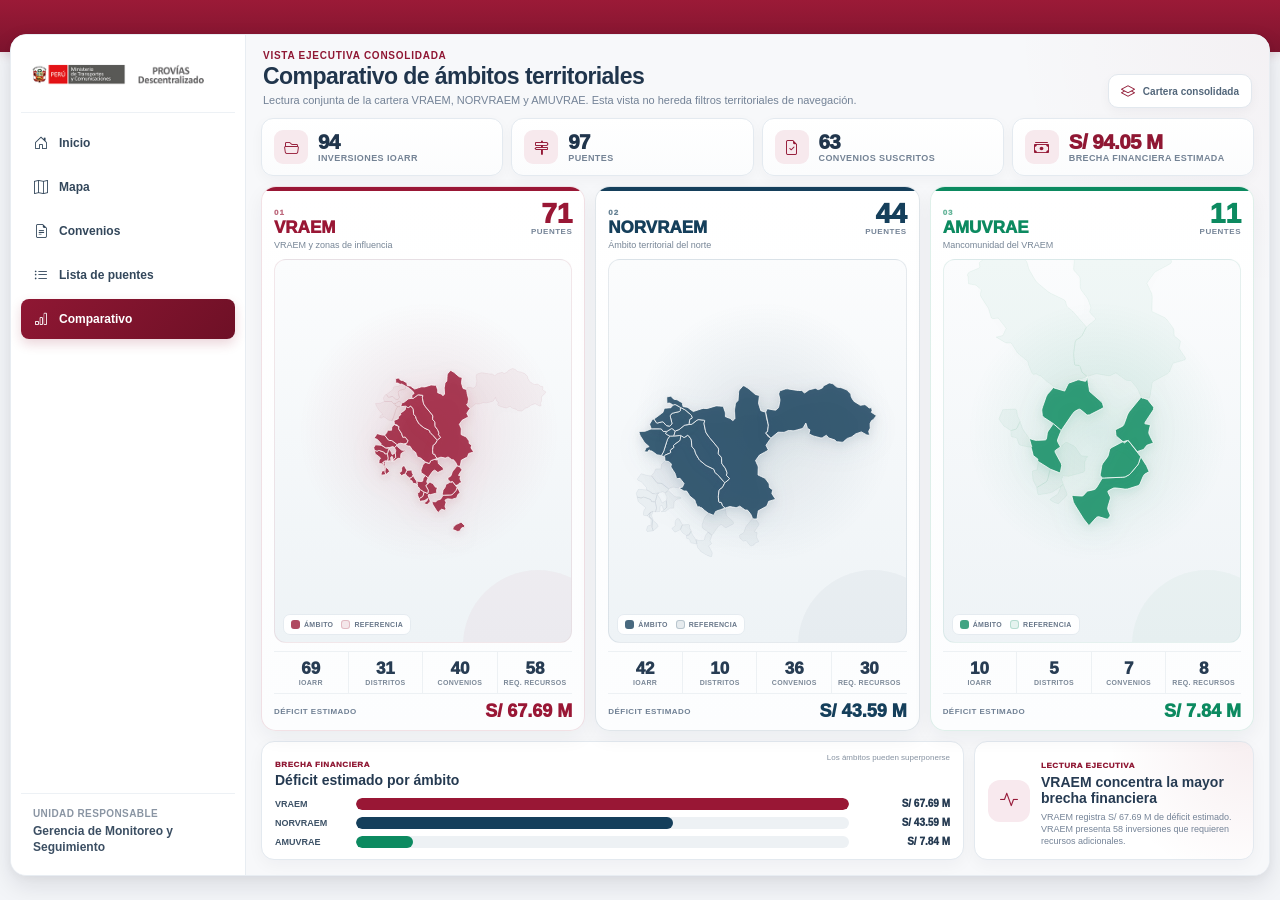
==== comparativo.html @ 10ccc9e3 "Version inicial Dashboard PML VRAEM" ====
<!DOCTYPE html>
<html lang="es">
<head>
  <meta charset="UTF-8">
  <meta name="viewport" content="width=device-width, initial-scale=1.0">
  <title>Comparativo ejecutivo | Puentes de Menores Luces</title>
  <link rel="stylesheet" href="https://cdn.jsdelivr.net/npm/bootstrap-icons@1.11.3/font/bootstrap-icons.min.css">
  <link rel="stylesheet" href="css/base.css">
  <link rel="stylesheet" href="css/dashboard.css?v=20260911-5">
  <link rel="stylesheet" href="css/comparativo.css?v=20260914-17">
</head>
<body class="comparativo-page is-loading">
  <div class="page-accent"></div>

  <div class="app-shell">
    <div class="dashboard-frame">
      <div class="dashboard">
        <aside class="sidebar">
          <div class="sidebar__brand">
            <img src="img/logos/logo-pvdes.png" alt="Provías Descentralizado" class="sidebar__logo">
          </div>

          <nav class="menu">
            <a class="menu__item" href="inicio.html"><i class="bi bi-house-door"></i><span>Inicio</span></a>
            <a class="menu__item" href="mapa.html"><i class="bi bi-map"></i><span>Mapa</span></a>
            <a class="menu__item" href="convenios.html"><i class="bi bi-file-earmark-text"></i><span>Convenios</span></a>
            <a class="menu__item" href="puentes.html"><i class="bi bi-list-ul"></i><span>Lista de puentes</span></a>
            <a class="menu__item menu__item--active" href="comparativo.html"><i class="bi bi-bar-chart"></i><span>Comparativo</span></a>
          </nav>

          <div class="sidebar__footer">
            <p class="sidebar__footer-label">Unidad responsable</p>
            <p class="sidebar__footer-title">Gerencia de Monitoreo y Seguimiento</p>
          </div>
        </aside>

        <main class="main comparativo-main">
          <section class="executive-view">
            <header class="executive-head">
              <div>
                <p class="executive-head__eyebrow">Vista ejecutiva consolidada</p>
                <h1>Comparativo de ámbitos territoriales</h1>
                <p class="executive-head__subtitle">Lectura conjunta de la cartera VRAEM, NORVRAEM y AMUVRAE. Esta vista no hereda filtros territoriales de navegación.</p>
              </div>
              <div class="executive-head__badge">
                <i class="bi bi-layers"></i>
                <span>Cartera consolidada</span>
              </div>
            </header>

            <section class="executive-summary" aria-label="Resumen general de cartera">
              <article class="summary-kpi">
                <span class="summary-kpi__icon"><i class="bi bi-folder2-open"></i></span>
                <div><strong id="totalInversiones">-</strong><span>Inversiones IOARR</span></div>
              </article>
              <article class="summary-kpi">
                <span class="summary-kpi__icon"><i class="bi bi-signpost-2"></i></span>
                <div><strong id="totalPuentes">-</strong><span>Puentes</span></div>
              </article>
              <article class="summary-kpi">
                <span class="summary-kpi__icon"><i class="bi bi-file-earmark-check"></i></span>
                <div><strong id="totalConvenios">-</strong><span>Convenios suscritos</span></div>
              </article>
              <article class="summary-kpi summary-kpi--money">
                <span class="summary-kpi__icon"><i class="bi bi-cash-stack"></i></span>
                <div><strong id="totalDeficit">-</strong><span>Brecha financiera estimada</span></div>
              </article>
            </section>

            <section class="territory-comparison" aria-label="Comparativo territorial">
              <article class="territory-panel territory-panel--vraem" data-territory="VRAEM">
                <div class="territory-panel__accent"></div>
                <header class="territory-panel__head">
                  <div>
                    <span class="territory-panel__code">01</span>
                    <h2>VRAEM</h2>
                    <p>VRAEM y zonas de influencia</p>
                  </div>
                  <div class="territory-panel__headline">
                    <strong id="vraem-puentes">-</strong>
                    <span>Puentes</span>
                  </div>
                </header>

                <div class="territory-panel__map-wrap">
                  <svg class="territory-panel__map" data-map="VRAEM" viewBox="0 0 320 230" aria-label="Mapa del VRAEM"></svg>
                  <div class="territory-panel__map-key">
                    <span><i class="territory-panel__swatch territory-panel__swatch--selected"></i>Ámbito</span>
                    <span><i class="territory-panel__swatch territory-panel__swatch--context"></i>Referencia</span>
                  </div>
                </div>

                <div class="territory-panel__stats">
                  <div><strong id="vraem-ioarr">-</strong><span>IOARR</span></div>
                  <div><strong id="vraem-distritos">-</strong><span>Distritos</span></div>
                  <div><strong id="vraem-convenios">-</strong><span>Convenios</span></div>
                  <div><strong id="vraem-recursos">-</strong><span>Req. recursos</span></div>
                </div>
                <div class="territory-panel__deficit"><span>Déficit estimado</span><strong id="vraem-deficit">-</strong></div>
              </article>

              <article class="territory-panel territory-panel--norvraem" data-territory="NORVRAEM">
                <div class="territory-panel__accent"></div>
                <header class="territory-panel__head">
                  <div>
                    <span class="territory-panel__code">02</span>
                    <h2>NORVRAEM</h2>
                    <p>Ámbito territorial del norte</p>
                  </div>
                  <div class="territory-panel__headline">
                    <strong id="norvraem-puentes">-</strong>
                    <span>Puentes</span>
                  </div>
                </header>

                <div class="territory-panel__map-wrap">
                  <svg class="territory-panel__map" data-map="NORVRAEM" viewBox="0 0 320 230" aria-label="Mapa del NORVRAEM"></svg>
                  <div class="territory-panel__map-key">
                    <span><i class="territory-panel__swatch territory-panel__swatch--selected"></i>Ámbito</span>
                    <span><i class="territory-panel__swatch territory-panel__swatch--context"></i>Referencia</span>
                  </div>
                </div>

                <div class="territory-panel__stats">
                  <div><strong id="norvraem-ioarr">-</strong><span>IOARR</span></div>
                  <div><strong id="norvraem-distritos">-</strong><span>Distritos</span></div>
                  <div><strong id="norvraem-convenios">-</strong><span>Convenios</span></div>
                  <div><strong id="norvraem-recursos">-</strong><span>Req. recursos</span></div>
                </div>
                <div class="territory-panel__deficit"><span>Déficit estimado</span><strong id="norvraem-deficit">-</strong></div>
              </article>

              <article class="territory-panel territory-panel--amuvrae" data-territory="AMUVRAEM">
                <div class="territory-panel__accent"></div>
                <header class="territory-panel__head">
                  <div>
                    <span class="territory-panel__code">03</span>
                    <h2>AMUVRAE</h2>
                    <p>Mancomunidad del VRAEM</p>
                  </div>
                  <div class="territory-panel__headline">
                    <strong id="amuvrae-puentes">-</strong>
                    <span>Puentes</span>
                  </div>
                </header>

                <div class="territory-panel__map-wrap">
                  <svg class="territory-panel__map" data-map="AMUVRAEM" viewBox="0 0 320 230" aria-label="Mapa del AMUVRAE"></svg>
                  <div class="territory-panel__map-key">
                    <span><i class="territory-panel__swatch territory-panel__swatch--selected"></i>Ámbito</span>
                    <span><i class="territory-panel__swatch territory-panel__swatch--context"></i>Referencia</span>
                  </div>
                </div>

                <div class="territory-panel__stats">
                  <div><strong id="amuvrae-ioarr">-</strong><span>IOARR</span></div>
                  <div><strong id="amuvrae-distritos">-</strong><span>Distritos</span></div>
                  <div><strong id="amuvrae-convenios">-</strong><span>Convenios</span></div>
                  <div><strong id="amuvrae-recursos">-</strong><span>Req. recursos</span></div>
                </div>
                <div class="territory-panel__deficit"><span>Déficit estimado</span><strong id="amuvrae-deficit">-</strong></div>
              </article>
            </section>

            <section class="executive-bottom">
              <article class="comparison-chart">
                <header>
                  <div>
                    <span class="comparison-chart__eyebrow">Brecha financiera</span>
                    <h3>Déficit estimado por ámbito</h3>
                  </div>
                  <span class="comparison-chart__note">Los ámbitos pueden superponerse</span>
                </header>
                <div class="comparison-bars" id="comparisonBars"></div>
              </article>

              <article class="executive-insight">
                <span class="executive-insight__icon"><i class="bi bi-activity"></i></span>
                <div>
                  <span class="executive-insight__eyebrow">Lectura ejecutiva</span>
                  <h3 id="insightTitle">Procesando cartera…</h3>
                  <p id="insightText">Cargando indicadores comparativos.</p>
                </div>
              </article>
            </section>
          </section>
        </main>
      </div>
    </div>
  </div>

  <script src="js/comparativo.js?v=20260914-17"></script>
</body>
</html>
---- css/base.css ----
:root {
  --vino: #8f1733;
  --vino-oscuro: #6e1026;
  --azul: #173a56;
  --verde: #15835e;

  --fondo: #f5f6f8;
  --superficie: #ffffff;
  --borde: #e2e6eb;

  --texto: #182434;
  --texto-secundario: #6c7887;

  --radio: 12px;
  --radio-sm: 8px;

  --sombra: 0 4px 14px rgba(21, 33, 51, 0.08);
  --sidebar-ancho: 220px;
}

* {
  box-sizing: border-box;
}

html,
body {
  margin: 0;
  min-height: 100%;
}

body {
  font-family: Arial, Helvetica, sans-serif;
  background: var(--fondo);
  color: var(--texto);
}

button,
select,
input {
  font: inherit;
}

button {
  cursor: pointer;
}

a {
  color: inherit;
  text-decoration: none;
}
---- css/dashboard.css ----
/* =========================================================
   ESCENA GENERAL
   ========================================================= */

body {
  background: #f3f5f8;
}

.page-accent {
  height: 52px;
  background: linear-gradient(180deg, #9b1a37 0%, #7e142e 100%);
  box-shadow: 0 2px 10px rgba(143, 23, 51, 0.18);
}

.app-shell {
  padding: 0 10px 16px;
  margin-top: -18px;
}

.dashboard-frame {
  background: #ffffff;
  border-radius: 16px;
  overflow: hidden;
  box-shadow:
    0 10px 24px rgba(16, 24, 40, 0.10),
    0 2px 8px rgba(16, 24, 40, 0.04);
  border: 1px solid #e8edf2;
}

.dashboard {
  min-height: calc(100vh - 60px);
  display: grid;
  grid-template-columns: 235px 1fr;
  background: #f7f8fa;
}

/* =========================================================
   ANIMACIONES
   ========================================================= */

@keyframes fadeSlideUp {
  from {
    opacity: 0;
    transform: translateY(14px);
  }
  to {
    opacity: 1;
    transform: translateY(0);
  }
}

@keyframes softPulse {
  0%, 100% {
    transform: scale(1);
    box-shadow: 0 0 0 rgba(143, 23, 51, 0);
  }
  50% {
    transform: scale(1.02);
    box-shadow: 0 8px 22px rgba(143, 23, 51, 0.10);
  }
}

@keyframes donutIntro {
  0% {
    opacity: 0;
    transform: scale(.88) rotate(-18deg);
    filter: blur(2px);
  }
  100% {
    opacity: 1;
    transform: scale(1) rotate(0deg);
    filter: blur(0);
  }
}

@keyframes numberPop {
  0% {
    opacity: 0;
    transform: translateY(6px) scale(.96);
  }
  100% {
    opacity: 1;
    transform: translateY(0) scale(1);
  }
}

@keyframes floatIcon {
  0%, 100% {
    transform: translateY(0);
  }
  50% {
    transform: translateY(-3px);
  }
}

/* =========================================================
   SIDEBAR
   ========================================================= */

.sidebar {
  min-height: 100%;
  background: #ffffff;
  border-right: 1px solid #e8edf2;
  padding: 10px 10px 14px;
  display: flex;
  flex-direction: column;
}

.sidebar__brand {
  min-height: 68px;
  display: flex;
  align-items: center;
  padding: 6px 8px 14px;
  margin-bottom: 10px;
  border-bottom: 1px solid #edf1f5;
}

.sidebar__logo {
  width: 100%;
  max-width: 175px;
  height: auto;
  display: block;
  object-fit: contain;
}

.menu {
  display: grid;
  gap: 4px;
}

.menu__item {
  min-height: 40px;
  display: flex;
  align-items: center;
  gap: 10px;
  padding: 0 12px;
  border-radius: 8px;
  color: #33475b;
  font-size: 12px;
  font-weight: 600;
  transition:
    background-color .18s ease,
    color .18s ease,
    transform .18s ease,
    box-shadow .18s ease;
}

.menu__item i {
  width: 16px;
  flex: 0 0 16px;
  text-align: center;
  font-size: 14px;
}

.menu__item:hover {
  background: #f4f6f8;
  color: #1f3349;
  transform: translateX(2px);
}

.menu__item--active {
  color: #ffffff;
  background: linear-gradient(135deg, var(--vino) 0%, var(--vino-oscuro) 100%);
  box-shadow: 0 5px 12px rgba(143, 23, 51, .18);
}

.menu__item--active:hover {
  color: #ffffff;
}

.sidebar__footer {
  margin-top: auto;
  padding: 14px 12px 6px;
  border-top: 1px solid #edf1f5;
}

.sidebar__footer-label {
  margin: 0 0 4px;
  color: #8a95a3;
  font-size: 10px;
  font-weight: 700;
  text-transform: uppercase;
  letter-spacing: .04em;
}

.sidebar__footer-title {
  margin: 0;
  color: #3c4f63;
  font-size: 12px;
  line-height: 1.35;
  font-weight: 700;
}

/* =========================================================
   CONTENIDO PRINCIPAL
   ========================================================= */

.main {
  min-width: 0;
  padding: 14px 16px 16px;
  background:
    radial-gradient(circle at top right, rgba(143, 23, 51, 0.03), transparent 260px),
    #f7f8fa;
}

.topbar {
  display: flex;
  align-items: center;
  justify-content: space-between;
  gap: 16px;
  margin-bottom: 10px;
  animation: fadeSlideUp .45s ease both;
}

.topbar__left {
  display: grid;
  gap: 2px;
}

.page-kicker {
  margin: 0;
  color: #7e8795;
  font-size: 12px;
  font-weight: 700;
}

.page-title {
  margin: 0;
  color: #8f1733;
  font-size: 16px;
  line-height: 1.15;
  font-weight: 800;
}

.topbar__actions {
  display: flex;
  align-items: center;
  gap: 6px;
}

/* =========================================================
   BOTONES
   ========================================================= */

.btn {
  min-height: 34px;
  display: inline-flex;
  align-items: center;
  justify-content: center;
  gap: 6px;
  padding: 0 12px;
  border: 1px solid #dfe4ea;
  border-radius: 8px;
  background: #ffffff;
  color: #26384c;
  font-size: 12px;
  font-weight: 700;
  transition:
    transform .18s ease,
    box-shadow .18s ease,
    background-color .18s ease;
}

.btn:hover {
  background: #f7f9fb;
  transform: translateY(-1px);
  box-shadow: 0 5px 12px rgba(17, 24, 39, 0.07);
}

.icon-btn {
  width: 30px;
  height: 30px;
  border: 1px solid #e1e6ec;
  border-radius: 50%;
  background: #fff;
  color: #8f1733;
  display: inline-grid;
  place-items: center;
  font-size: 13px;
  cursor: pointer;
  transition:
    transform .18s ease,
    box-shadow .18s ease,
    background-color .18s ease;
}

.icon-btn:hover {
  transform: translateY(-1px);
  background: #fff7f9;
  box-shadow: 0 6px 14px rgba(143, 23, 51, 0.12);
}

/* =========================================================
   TARJETAS
   ========================================================= */

.card {
  background: linear-gradient(180deg, #ffffff 0%, #fcfdff 100%);
  border: 1px solid #e6ebf1;
  border-radius: 12px;
  box-shadow:
    0 2px 8px rgba(16, 24, 40, 0.04),
    0 1px 2px rgba(16, 24, 40, 0.03);
  transition:
    transform .22s ease,
    box-shadow .22s ease,
    border-color .22s ease;
}

.card:hover {
  transform: translateY(-2px);
  box-shadow:
    0 10px 24px rgba(16, 24, 40, 0.08),
    0 2px 8px rgba(16, 24, 40, 0.04);
  border-color: #dde5ee;
}

.card__body {
  padding: 12px;
}

.card__title {
  margin: 0 0 10px;
  color: #25384d;
  font-size: 13px;
  font-weight: 800;
}

/* =========================================================
   FILTROS
   ========================================================= */

.filters {
  display: grid;
  grid-template-columns: repeat(4, minmax(120px, 1fr));
  gap: 10px;
  padding: 10px 12px;
  margin-bottom: 10px;
  animation: fadeSlideUp .5s ease .05s both;
}

.field {
  min-width: 0;
}

.field label {
  display: block;
  margin-bottom: 4px;
  color: #6e7c8d;
  font-size: 10px;
  font-weight: 800;
}

.field select,
.field input {
  width: 100%;
  height: 34px;
  padding: 0 10px;
  border: 1px solid #d8dee6;
  border-radius: 7px;
  background: #ffffff;
  color: #26384c;
  outline: none;
  font-size: 12px;
  transition:
    border-color .18s ease,
    box-shadow .18s ease,
    transform .18s ease;
}

.field select:hover,
.field input:hover {
  border-color: #c6d0db;
}

.field select:focus,
.field input:focus {
  border-color: #b45c73;
  box-shadow: 0 0 0 3px rgba(143, 23, 51, 0.08);
  transform: translateY(-1px);
}

/* =========================================================
   KPI
   ========================================================= */

.kpi-grid {
  display: grid;
  grid-template-columns: repeat(4, minmax(0, 1fr));
  gap: 10px;
  margin-bottom: 10px;
}

.kpi-grid .kpi:nth-child(1) { animation: fadeSlideUp .38s ease .08s both; }
.kpi-grid .kpi:nth-child(2) { animation: fadeSlideUp .38s ease .14s both; }
.kpi-grid .kpi:nth-child(3) { animation: fadeSlideUp .38s ease .20s both; }
.kpi-grid .kpi:nth-child(4) { animation: fadeSlideUp .38s ease .26s both; }

.kpi {
  padding: 12px;
  position: relative;
  overflow: hidden;
}

.kpi::after {
  content: "";
  position: absolute;
  inset: auto -20px -24px auto;
  width: 90px;
  height: 90px;
  border-radius: 50%;
  background: radial-gradient(circle, rgba(143, 23, 51, 0.06), transparent 70%);
  pointer-events: none;
}

.kpi:hover {
  transform: translateY(-3px);
}

.kpi--compact {
  min-height: 78px;
}

.kpi__inline {
  display: flex;
  align-items: center;
  gap: 10px;
}

.kpi__miniicon {
  width: 42px;
  height: 42px;
  border: 2px solid #b63a52;
  border-radius: 10px;
  display: grid;
  place-items: center;
  color: #b21f3f;
  font-size: 20px;
  flex: 0 0 42px;
  background: linear-gradient(180deg, #fffafb 0%, #fff1f4 100%);
  box-shadow: 0 8px 18px rgba(182, 58, 82, 0.12);
  animation: floatIcon 3s ease-in-out infinite;
}

.kpi__value {
  margin: 0;
  font-size: 18px;
  line-height: 1;
  font-weight: 800;
  color: #1e344d;
  animation: numberPop .45s ease both;
}

.kpi__value--red {
  color: #b01835;
  font-size: 20px;
}

.kpi__detail {
  margin: 4px 0 0;
  color: #56667a;
  font-size: 12px;
}

/* =========================================================
   GRID DE CONTENIDO
   ========================================================= */

.content-grid {
  display: grid;
  gap: 10px;
}

.content-grid--triple {
  grid-template-columns: 1.1fr 1.1fr 0.8fr;
}

.stat-card,
.deficit-card {
  min-height: 245px;
  animation: fadeSlideUp .45s ease both;
}

.content-grid .stat-card:nth-child(1) { animation-delay: .18s; }
.content-grid .stat-card:nth-child(2) { animation-delay: .26s; }
.content-grid .deficit-card:nth-child(3) { animation-delay: .34s; }

.placeholder-chart {
  min-height: 180px;
  display: flex;
  align-items: center;
  justify-content: center;
  gap: 16px;
  border-radius: 10px;
  background:
    linear-gradient(180deg, rgba(248, 250, 252, 0.7) 0%, rgba(255, 255, 255, 0.92) 100%);
  box-shadow: inset 0 1px 0 rgba(255, 255, 255, 0.75);
}

.placeholder-chart--donut {
  align-items: center;
  justify-content: flex-start;
}

/* =========================================================
   DONAS FICTICIAS PARA MAQUETA
   ========================================================= */

.fake-donut {
  width: 120px;
  height: 120px;
  border-radius: 50%;
  position: relative;
  flex: 0 0 120px;
  animation: donutIntro .55s ease both;
  filter: drop-shadow(0 12px 18px rgba(31, 52, 77, 0.12));
  transition: transform .22s ease, filter .22s ease;
}

.fake-donut:hover {
  transform: scale(1.03);
  filter: drop-shadow(0 16px 22px rgba(31, 52, 77, 0.16));
}

.fake-donut::before {
  content: "";
  position: absolute;
  inset: -6px;
  border-radius: 50%;
  background: radial-gradient(circle, rgba(255,255,255,0.55), transparent 70%);
  z-index: 0;
}

.fake-donut::after {
  content: "";
  position: absolute;
  inset: 22px;
  background: #fff;
  border-radius: 50%;
  box-shadow:
    inset 0 0 0 1px #eef2f5,
    0 4px 10px rgba(16, 24, 40, 0.05);
  z-index: 1;
}

.fake-donut--multi {
  background:
    conic-gradient(
      #3cad5b 0 34%,
      #4989e8 34% 59%,
      #f0a646 59% 79%,
      #d63a4e 79% 92%,
      #9aa4af 92% 100%
    );
}

.fake-donut--dual {
  background:
    conic-gradient(
      #8d1733 0 38%,
      #79c38b 38% 100%
    );
}

.legend {
  display: grid;
  gap: 8px;
  font-size: 12px;
  color: #33475b;
}

.legend div {
  display: flex;
  align-items: center;
  padding: 4px 6px;
  border-radius: 8px;
  transition:
    transform .18s ease,
    background-color .18s ease;
}

.legend div:hover {
  background: #f8fafc;
  transform: translateX(2px);
}

.dot {
  width: 10px;
  height: 10px;
  display: inline-block;
  border-radius: 50%;
  margin-right: 8px;
  box-shadow: 0 0 0 3px rgba(255,255,255,0.7);
}

.dot--green { background: #3cad5b; }
.dot--blue { background: #4989e8; }
.dot--orange { background: #f0a646; }
.dot--red { background: #d63a4e; }
.dot--gray { background: #9aa4af; }

/* =========================================================
   DÉFICIT
   ========================================================= */

.deficit-box {
  min-height: 180px;
  display: grid;
  place-items: center;
  text-align: center;
}

.deficit-icon {
  width: 56px;
  height: 56px;
  display: grid;
  place-items: center;
  border-radius: 50%;
  background: linear-gradient(180deg, #faedf1 0%, #f7e8ec 100%);
  color: #a01634;
  font-size: 28px;
  margin-bottom: 10px;
  box-shadow: 0 10px 20px rgba(160, 22, 52, 0.12);
  animation: softPulse 3s ease-in-out infinite;
}

.deficit-value {
  margin: 0;
  font-size: 30px;
  line-height: 1.05;
  font-weight: 800;
  color: #a51633;
  letter-spacing: -0.02em;
  text-shadow: 0 2px 10px rgba(165, 22, 51, 0.08);
  animation: numberPop .55s ease both;
}

.deficit-sub {
  margin: 8px 0 0;
  color: #67788a;
  font-size: 13px;
}

/* =========================================================
   RESPONSIVE
   ========================================================= */

@media (max-width: 1200px) {
  .content-grid--triple {
    grid-template-columns: 1fr;
  }
}

@media (max-width: 980px) {
  .dashboard {
    grid-template-columns: 200px 1fr;
  }

  .sidebar__logo {
    max-width: 155px;
  }

  .filters {
    grid-template-columns: repeat(2, minmax(0, 1fr));
  }

  .kpi-grid {
    grid-template-columns: repeat(2, minmax(0, 1fr));
  }
}


/* =========================================================
   DASHBOARD | TRANSICIÓN ENTRE PÁGINAS
   Mantiene limpia la navegación Territorio <-> Inicio y entre pestañas.
   ========================================================= */

@view-transition {
  navigation: auto;
}

::view-transition-old(root),
::view-transition-new(root) {
  mix-blend-mode: normal;
}

::view-transition-group(root) {
  animation-duration: .48s;
  animation-timing-function: cubic-bezier(.22,.78,.22,1);
}

::view-transition-old(root) {
  animation: dashboardPageOut .40s ease both;
}

::view-transition-new(root) {
  animation: dashboardPageIn .48s ease both;
}

@keyframes dashboardPageOut {
  from { opacity: 1; transform: translateY(0); }
  to   { opacity: .28; transform: translateY(-8px); }
}

@keyframes dashboardPageIn {
  from { opacity: .20; transform: translateY(10px); }
  to   { opacity: 1; transform: translateY(0); }
}
---- css/comparativo.css ----
:root {
  --cmp-vraem: #991735;
  --cmp-vraem-rgb: 153, 23, 53;
  --cmp-nor: #153f5b;
  --cmp-nor-rgb: 21, 63, 91;
  --cmp-amu: #0c8a60;
  --cmp-amu-rgb: 12, 138, 96;
  --cmp-ink: #20354c;
  --cmp-muted: #718093;
  --cmp-line: #e3e9ef;
}

.comparativo-page .comparativo-main {
  padding: 13px 15px 15px;
  overflow: hidden;
}

.comparativo-page .executive-view {
  width: 100%;
  min-height: calc(100vh - 88px);
  display: grid;
  grid-template-rows: auto auto minmax(0, 1fr) auto;
  gap: 10px;
}

.comparativo-page .executive-head {
  display: flex;
  align-items: flex-end;
  justify-content: space-between;
  gap: 20px;
  padding: 2px 2px 0;
}

.comparativo-page .executive-head__eyebrow {
  margin: 0 0 3px;
  color: #8f1733;
  font-size: 10px;
  font-weight: 900;
  letter-spacing: .075em;
  text-transform: uppercase;
}

.comparativo-page .executive-head h1 {
  margin: 0;
  color: #20354c;
  font-size: clamp(22px, 1.8vw, 31px);
  line-height: 1.06;
  font-weight: 900;
  letter-spacing: -.025em;
}

.comparativo-page .executive-head__subtitle {
  max-width: 820px;
  margin: 5px 0 0;
  color: #738296;
  font-size: 11px;
  line-height: 1.35;
}

.comparativo-page .executive-head__badge {
  height: 34px;
  flex: 0 0 auto;
  display: inline-flex;
  align-items: center;
  gap: 8px;
  padding: 0 12px;
  border: 1px solid #e2e8ee;
  border-radius: 10px;
  background: #fff;
  color: #52667a;
  font-size: 10px;
  font-weight: 850;
  box-shadow: 0 4px 12px rgba(21,36,53,.04);
}

.comparativo-page .executive-head__badge i {
  color: #8f1733;
  font-size: 14px;
}

.comparativo-page .executive-summary {
  display: grid;
  grid-template-columns: repeat(4, minmax(0, 1fr));
  gap: 8px;
}

.comparativo-page .summary-kpi {
  min-height: 58px;
  display: flex;
  align-items: center;
  gap: 10px;
  padding: 9px 12px;
  border: 1px solid #e4eaf0;
  border-radius: 12px;
  background: linear-gradient(180deg, #fff, #fbfcfd);
  box-shadow: 0 4px 13px rgba(20,34,50,.035);
}

.comparativo-page .summary-kpi__icon {
  width: 34px;
  height: 34px;
  flex: 0 0 34px;
  display: grid;
  place-items: center;
  border-radius: 9px;
  background: #f7e9ed;
  color: #941936;
  font-size: 15px;
}

.comparativo-page .summary-kpi > div {
  min-width: 0;
  display: grid;
  gap: 1px;
}

.comparativo-page .summary-kpi strong {
  color: #20354c;
  font-size: clamp(20px, 1.6vw, 27px);
  line-height: 1;
  font-weight: 950;
  letter-spacing: -.025em;
}

.comparativo-page .summary-kpi span:not(.summary-kpi__icon) {
  color: #748395;
  font-size: 9px;
  font-weight: 800;
  text-transform: uppercase;
  letter-spacing: .045em;
}

.comparativo-page .summary-kpi--money strong {
  color: #8f1733;
}

.comparativo-page .territory-comparison {
  min-height: 0;
  display: grid;
  grid-template-columns: repeat(3, minmax(0, 1fr));
  gap: 10px;
}

.comparativo-page .territory-panel {
  --card-color: var(--cmp-vraem);
  --card-rgb: var(--cmp-vraem-rgb);
  min-width: 0;
  min-height: 0;
  position: relative;
  display: grid;
  grid-template-rows: auto minmax(145px, 1fr) auto auto;
  overflow: hidden;
  padding: 12px 12px 10px;
  border: 1px solid rgba(var(--card-rgb), .13);
  border-radius: 15px;
  background: linear-gradient(180deg, #fff 0%, #fcfdfe 100%);
  box-shadow: 0 7px 20px rgba(20,35,52,.055);
}

.comparativo-page .territory-panel--norvraem {
  --card-color: var(--cmp-nor);
  --card-rgb: var(--cmp-nor-rgb);
}

.comparativo-page .territory-panel--amuvrae {
  --card-color: var(--cmp-amu);
  --card-rgb: var(--cmp-amu-rgb);
}

.comparativo-page .territory-panel__accent {
  position: absolute;
  left: 0;
  right: 0;
  top: 0;
  height: 4px;
  background: var(--card-color);
}

.comparativo-page .territory-panel__head {
  display: flex;
  align-items: flex-start;
  justify-content: space-between;
  gap: 12px;
  padding-top: 2px;
}

.comparativo-page .territory-panel__code {
  display: inline-block;
  margin-bottom: 2px;
  color: rgba(var(--card-rgb), .64);
  font-size: 8px;
  font-weight: 950;
  letter-spacing: .12em;
}

.comparativo-page .territory-panel__head h2 {
  margin: 0;
  color: var(--card-color);
  font-size: clamp(17px, 1.25vw, 21px);
  line-height: 1;
  font-weight: 950;
}

.comparativo-page .territory-panel__head p {
  margin: 4px 0 0;
  color: #768596;
  font-size: 9px;
  line-height: 1.25;
}

.comparativo-page .territory-panel__headline {
  flex: 0 0 auto;
  text-align: right;
  display: grid;
  gap: 1px;
}

.comparativo-page .territory-panel__headline strong {
  color: var(--card-color);
  font-size: clamp(28px, 2.1vw, 38px);
  line-height: .9;
  font-weight: 950;
}

.comparativo-page .territory-panel__headline span {
  color: #758497;
  font-size: 8px;
  font-weight: 900;
  text-transform: uppercase;
  letter-spacing: .065em;
}

.comparativo-page .territory-panel__map-wrap {
  min-height: 155px;
  position: relative;
  display: grid;
  place-items: center;
  overflow: hidden;
  margin: 7px 0 8px;
  border: 1px solid rgba(var(--card-rgb), .09);
  border-radius: 12px;
  background:
    radial-gradient(circle at 52% 45%, rgba(var(--card-rgb), .11), transparent 50%),
    linear-gradient(180deg, #fbfcfd 0%, #eef3f6 100%);
}

.comparativo-page .territory-panel__map-wrap::after {
  content: "";
  position: absolute;
  right: -42px;
  bottom: -78px;
  width: 150px;
  height: 150px;
  border-radius: 50%;
  background: rgba(var(--card-rgb), .035);
}

.comparativo-page .territory-panel__map {
  width: 105%;
  height: 100%;
  min-height: 155px;
  max-height: 222px;
  overflow: visible;
  filter: drop-shadow(0 8px 14px rgba(var(--card-rgb), .08));
}

.comparativo-page .cmp-map__context {
  fill: rgba(var(--card-rgb), .045);
  stroke: rgba(var(--card-rgb), .11);
  stroke-width: .52;
  stroke-linejoin: round;
  vector-effect: non-scaling-stroke;
  pointer-events: none;
}

.comparativo-page .cmp-map__selected {
  fill: rgba(var(--card-rgb), .82);
  stroke: rgba(255,255,255,.95);
  stroke-width: .82;
  stroke-linejoin: round;
  vector-effect: non-scaling-stroke;
  filter: drop-shadow(0 3px 5px rgba(var(--card-rgb), .12));
  transform-box: fill-box;
  transform-origin: center;
  transition: opacity .16s ease, transform .18s ease, fill .18s ease;
}

.comparativo-page .cmp-map__selected.is-hovered {
  fill: rgba(var(--card-rgb), .98);
  transform: scale(1.025);
  stroke-width: 1.15;
}

.comparativo-page .cmp-map__selected.is-dimmed {
  opacity: .34;
}

.comparativo-page .territory-panel__map-key {
  position: absolute;
  left: 8px;
  bottom: 7px;
  z-index: 5;
  display: flex;
  gap: 8px;
  padding: 5px 7px;
  border: 1px solid #e5ebf0;
  border-radius: 7px;
  background: rgba(255,255,255,.92);
  color: #68778a;
  font-size: 7px;
  font-weight: 850;
  text-transform: uppercase;
  letter-spacing: .045em;
  backdrop-filter: blur(6px);
}

.comparativo-page .territory-panel__map-key span {
  display: inline-flex;
  align-items: center;
  gap: 4px;
}

.comparativo-page .territory-panel__swatch {
  width: 9px;
  height: 9px;
  display: inline-block;
  border-radius: 3px;
}

.comparativo-page .territory-panel__swatch--selected { background: rgba(var(--card-rgb), .78); }
.comparativo-page .territory-panel__swatch--context {
  background: rgba(var(--card-rgb), .10);
  border: 1px solid rgba(var(--card-rgb), .22);
}

.comparativo-page .cmp-map-tooltip {
  position: absolute;
  z-index: 8;
  min-width: 145px;
  padding: 8px 9px;
  border: 1px solid rgba(var(--card-rgb), .16);
  border-radius: 10px;
  background: rgba(255,255,255,.97);
  box-shadow: 0 10px 24px rgba(24,38,54,.14);
  opacity: 0;
  visibility: hidden;
  pointer-events: none;
  transform: translate3d(0,0,0);
  transition: opacity .14s ease, visibility .14s ease;
}

.comparativo-page .cmp-map-tooltip.is-visible { opacity: 1; visibility: visible; }
.comparativo-page .cmp-map-tooltip strong { display: block; color: var(--card-color); font-size: 11px; line-height: 1.15; }
.comparativo-page .cmp-map-tooltip span { display: block; margin-top: 3px; color: #758394; font-size: 8px; }

.comparativo-page .territory-panel__stats {
  display: grid;
  grid-template-columns: repeat(4, minmax(0, 1fr));
  border-top: 1px solid #edf1f4;
  border-bottom: 1px solid #edf1f4;
}

.comparativo-page .territory-panel__stats > div {
  min-width: 0;
  display: grid;
  gap: 2px;
  padding: 8px 5px 7px;
  text-align: center;
  border-right: 1px solid #edf1f4;
}

.comparativo-page .territory-panel__stats > div:last-child { border-right: 0; }
.comparativo-page .territory-panel__stats strong { color: #273c53; font-size: 17px; line-height: 1; font-weight: 950; }
.comparativo-page .territory-panel__stats span { color: #7c8998; font-size: 7px; line-height: 1.05; font-weight: 900; text-transform: uppercase; letter-spacing: .045em; }

.comparativo-page .territory-panel__deficit {
  display: flex;
  align-items: center;
  justify-content: space-between;
  gap: 10px;
  padding-top: 8px;
}

.comparativo-page .territory-panel__deficit span {
  color: #708094;
  font-size: 8px;
  font-weight: 900;
  text-transform: uppercase;
  letter-spacing: .055em;
}

.comparativo-page .territory-panel__deficit strong {
  color: var(--card-color);
  font-size: 18px;
  line-height: 1;
  font-weight: 950;
}

.comparativo-page .executive-bottom {
  display: grid;
  grid-template-columns: minmax(0, 1.45fr) minmax(280px, .55fr);
  gap: 10px;
}

.comparativo-page .comparison-chart,
.comparativo-page .executive-insight {
  min-height: 106px;
  border: 1px solid #e3e9ef;
  border-radius: 13px;
  background: #fff;
  box-shadow: 0 5px 16px rgba(20,34,50,.04);
}

.comparativo-page .comparison-chart { padding: 11px 13px; }
.comparativo-page .comparison-chart > header { display: flex; align-items: flex-start; justify-content: space-between; gap: 12px; margin-bottom: 9px; }
.comparativo-page .comparison-chart__eyebrow,
.comparativo-page .executive-insight__eyebrow { color: #8f1733; font-size: 8px; font-weight: 950; text-transform: uppercase; letter-spacing: .07em; }
.comparativo-page .comparison-chart h3 { margin: 2px 0 0; color: #253a51; font-size: 14px; line-height: 1.1; }
.comparativo-page .comparison-chart__note { color: #8692a1; font-size: 8px; }

.comparativo-page .comparison-bars { display: grid; gap: 7px; }
.comparativo-page .comparison-bar { display: grid; grid-template-columns: 72px minmax(0,1fr) 92px; align-items: center; gap: 9px; }
.comparativo-page .comparison-bar__label { color: #3c5166; font-size: 9px; font-weight: 900; }
.comparativo-page .comparison-bar__track { height: 12px; overflow: hidden; border-radius: 999px; background: #edf1f4; }
.comparativo-page .comparison-bar__fill { height: 100%; width: 0; border-radius: 999px; transition: width .6s ease; }
.comparativo-page .comparison-bar--vraem .comparison-bar__fill { background: var(--cmp-vraem); }
.comparativo-page .comparison-bar--norvraem .comparison-bar__fill { background: var(--cmp-nor); }
.comparativo-page .comparison-bar--amuvraem .comparison-bar__fill { background: var(--cmp-amu); }
.comparativo-page .comparison-bar__value { text-align: right; color: #263b52; font-size: 10px; font-weight: 950; }

.comparativo-page .executive-insight {
  display: flex;
  align-items: center;
  gap: 11px;
  padding: 12px 13px;
  background: radial-gradient(circle at top right, rgba(143,23,51,.07), transparent 48%), #fff;
}

.comparativo-page .executive-insight__icon {
  width: 42px;
  height: 42px;
  flex: 0 0 42px;
  display: grid;
  place-items: center;
  border-radius: 12px;
  background: #f8e9ee;
  color: #971a39;
  font-size: 18px;
}

.comparativo-page .executive-insight h3 { margin: 2px 0 4px; color: #263b52; font-size: 14px; line-height: 1.15; }
.comparativo-page .executive-insight p { margin: 0; color: #748397; font-size: 9px; line-height: 1.35; }

.comparativo-page.is-loading .territory-panel,
.comparativo-page.is-loading .summary-kpi,
.comparativo-page.is-loading .executive-bottom { opacity: .55; }

@media (max-width: 1250px) {
  .comparativo-page .executive-view { grid-template-rows: auto auto auto auto; }
  .comparativo-page .territory-comparison { grid-template-columns: 1fr; }
  .comparativo-page .territory-panel { grid-template-rows: auto 210px auto auto; }
  .comparativo-page .comparativo-main { overflow: visible; }
  .comparativo-page .executive-bottom { grid-template-columns: 1fr; }
}

@media (max-width: 850px) {
  .comparativo-page .executive-summary { grid-template-columns: repeat(2, minmax(0,1fr)); }
  .comparativo-page .executive-head { align-items: flex-start; }
  .comparativo-page .executive-head__badge { display: none; }
  .comparativo-page .comparison-bar { grid-template-columns: 62px minmax(0,1fr) 78px; }
}
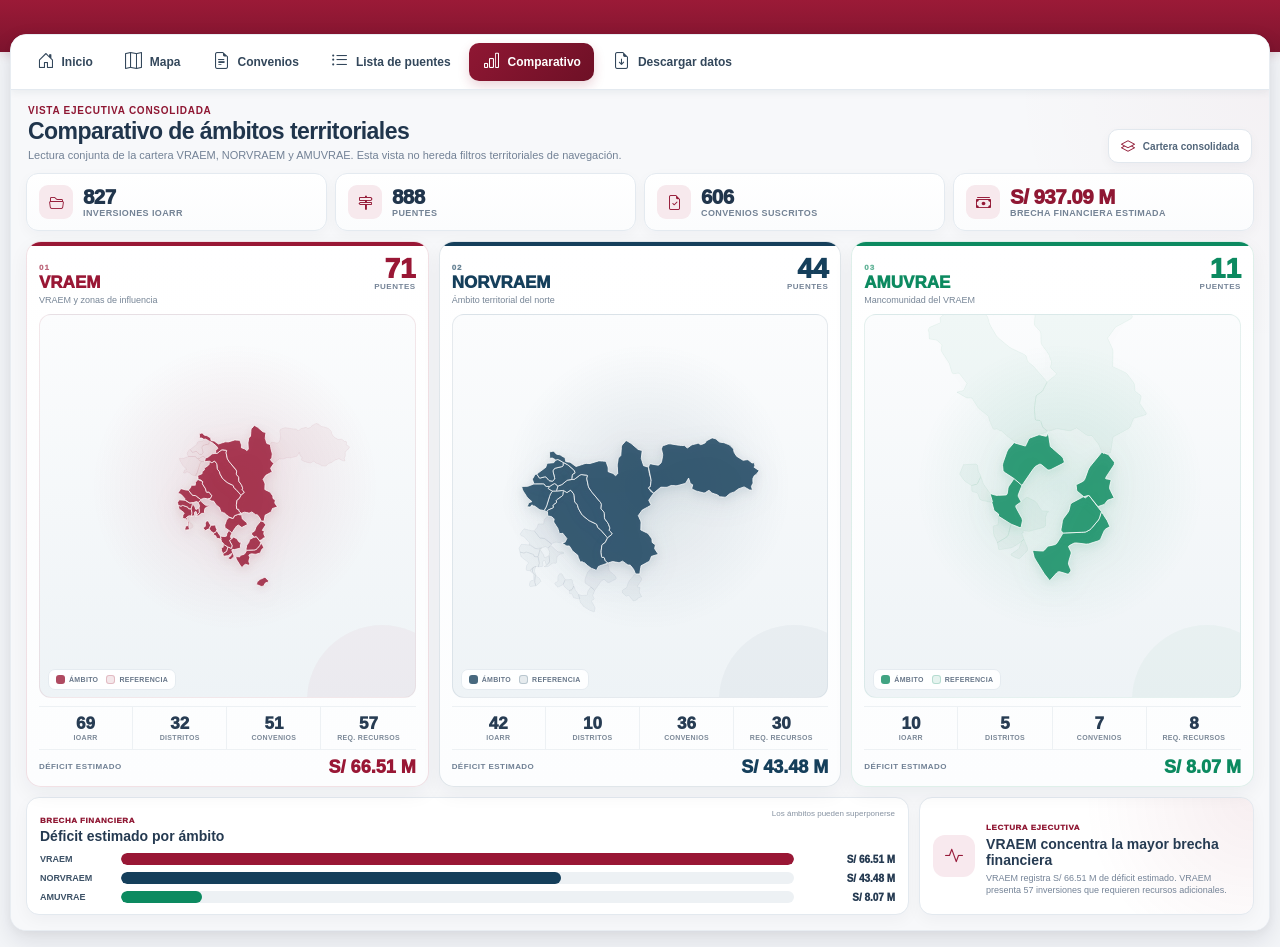
==== commit abaf5e43: "Actualizar tablero Ley 32416" ====
--- a/comparativo.html
+++ b/comparativo.html
@@ -1,194 +1,179 @@
 <!DOCTYPE html>
+
 <html lang="es">
 <head>
-  <meta charset="UTF-8">
-  <meta name="viewport" content="width=device-width, initial-scale=1.0">
-  <title>Comparativo ejecutivo | Puentes de Menores Luces</title>
-  <link rel="stylesheet" href="https://cdn.jsdelivr.net/npm/bootstrap-icons@1.11.3/font/bootstrap-icons.min.css">
-  <link rel="stylesheet" href="css/base.css">
-  <link rel="stylesheet" href="css/dashboard.css?v=20260911-5">
-  <link rel="stylesheet" href="css/comparativo.css?v=20260914-17">
-</head>
+<meta charset="utf-8"/>
+<meta content="width=device-width, initial-scale=1.0" name="viewport"/>
+<title>Comparativo ejecutivo | Puentes de Menores Luces</title>
+<link href="https://cdn.jsdelivr.net/npm/bootstrap-icons@1.11.3/font/bootstrap-icons.min.css" rel="stylesheet"/>
+<link href="css/base.css" rel="stylesheet"/>
+<link href="css/dashboard.css?v=20260911-5" rel="stylesheet"/>
+<link href="css/comparativo.css?v=20260914-17" rel="stylesheet"/>
+<link href="css/navegacion.css?v=20261106-unificado" rel="stylesheet"/></head>
 <body class="comparativo-page is-loading">
-  <div class="page-accent"></div>
-
-  <div class="app-shell">
-    <div class="dashboard-frame">
-      <div class="dashboard">
-        <aside class="sidebar">
-          <div class="sidebar__brand">
-            <img src="img/logos/logo-pvdes.png" alt="Provías Descentralizado" class="sidebar__logo">
-          </div>
-
-          <nav class="menu">
-            <a class="menu__item" href="inicio.html"><i class="bi bi-house-door"></i><span>Inicio</span></a>
-            <a class="menu__item" href="mapa.html"><i class="bi bi-map"></i><span>Mapa</span></a>
-            <a class="menu__item" href="convenios.html"><i class="bi bi-file-earmark-text"></i><span>Convenios</span></a>
-            <a class="menu__item" href="puentes.html"><i class="bi bi-list-ul"></i><span>Lista de puentes</span></a>
-            <a class="menu__item menu__item--active" href="comparativo.html"><i class="bi bi-bar-chart"></i><span>Comparativo</span></a>
-          </nav>
-
-          <div class="sidebar__footer">
-            <p class="sidebar__footer-label">Unidad responsable</p>
-            <p class="sidebar__footer-title">Gerencia de Monitoreo y Seguimiento</p>
-          </div>
-        </aside>
-
-        <main class="main comparativo-main">
-          <section class="executive-view">
-            <header class="executive-head">
-              <div>
-                <p class="executive-head__eyebrow">Vista ejecutiva consolidada</p>
-                <h1>Comparativo de ámbitos territoriales</h1>
-                <p class="executive-head__subtitle">Lectura conjunta de la cartera VRAEM, NORVRAEM y AMUVRAE. Esta vista no hereda filtros territoriales de navegación.</p>
-              </div>
-              <div class="executive-head__badge">
-                <i class="bi bi-layers"></i>
-                <span>Cartera consolidada</span>
-              </div>
-            </header>
-
-            <section class="executive-summary" aria-label="Resumen general de cartera">
-              <article class="summary-kpi">
-                <span class="summary-kpi__icon"><i class="bi bi-folder2-open"></i></span>
-                <div><strong id="totalInversiones">-</strong><span>Inversiones IOARR</span></div>
-              </article>
-              <article class="summary-kpi">
-                <span class="summary-kpi__icon"><i class="bi bi-signpost-2"></i></span>
-                <div><strong id="totalPuentes">-</strong><span>Puentes</span></div>
-              </article>
-              <article class="summary-kpi">
-                <span class="summary-kpi__icon"><i class="bi bi-file-earmark-check"></i></span>
-                <div><strong id="totalConvenios">-</strong><span>Convenios suscritos</span></div>
-              </article>
-              <article class="summary-kpi summary-kpi--money">
-                <span class="summary-kpi__icon"><i class="bi bi-cash-stack"></i></span>
-                <div><strong id="totalDeficit">-</strong><span>Brecha financiera estimada</span></div>
-              </article>
-            </section>
-
-            <section class="territory-comparison" aria-label="Comparativo territorial">
-              <article class="territory-panel territory-panel--vraem" data-territory="VRAEM">
-                <div class="territory-panel__accent"></div>
-                <header class="territory-panel__head">
-                  <div>
-                    <span class="territory-panel__code">01</span>
-                    <h2>VRAEM</h2>
-                    <p>VRAEM y zonas de influencia</p>
-                  </div>
-                  <div class="territory-panel__headline">
-                    <strong id="vraem-puentes">-</strong>
-                    <span>Puentes</span>
-                  </div>
-                </header>
-
-                <div class="territory-panel__map-wrap">
-                  <svg class="territory-panel__map" data-map="VRAEM" viewBox="0 0 320 230" aria-label="Mapa del VRAEM"></svg>
-                  <div class="territory-panel__map-key">
-                    <span><i class="territory-panel__swatch territory-panel__swatch--selected"></i>Ámbito</span>
-                    <span><i class="territory-panel__swatch territory-panel__swatch--context"></i>Referencia</span>
-                  </div>
-                </div>
-
-                <div class="territory-panel__stats">
-                  <div><strong id="vraem-ioarr">-</strong><span>IOARR</span></div>
-                  <div><strong id="vraem-distritos">-</strong><span>Distritos</span></div>
-                  <div><strong id="vraem-convenios">-</strong><span>Convenios</span></div>
-                  <div><strong id="vraem-recursos">-</strong><span>Req. recursos</span></div>
-                </div>
-                <div class="territory-panel__deficit"><span>Déficit estimado</span><strong id="vraem-deficit">-</strong></div>
-              </article>
-
-              <article class="territory-panel territory-panel--norvraem" data-territory="NORVRAEM">
-                <div class="territory-panel__accent"></div>
-                <header class="territory-panel__head">
-                  <div>
-                    <span class="territory-panel__code">02</span>
-                    <h2>NORVRAEM</h2>
-                    <p>Ámbito territorial del norte</p>
-                  </div>
-                  <div class="territory-panel__headline">
-                    <strong id="norvraem-puentes">-</strong>
-                    <span>Puentes</span>
-                  </div>
-                </header>
-
-                <div class="territory-panel__map-wrap">
-                  <svg class="territory-panel__map" data-map="NORVRAEM" viewBox="0 0 320 230" aria-label="Mapa del NORVRAEM"></svg>
-                  <div class="territory-panel__map-key">
-                    <span><i class="territory-panel__swatch territory-panel__swatch--selected"></i>Ámbito</span>
-                    <span><i class="territory-panel__swatch territory-panel__swatch--context"></i>Referencia</span>
-                  </div>
-                </div>
-
-                <div class="territory-panel__stats">
-                  <div><strong id="norvraem-ioarr">-</strong><span>IOARR</span></div>
-                  <div><strong id="norvraem-distritos">-</strong><span>Distritos</span></div>
-                  <div><strong id="norvraem-convenios">-</strong><span>Convenios</span></div>
-                  <div><strong id="norvraem-recursos">-</strong><span>Req. recursos</span></div>
-                </div>
-                <div class="territory-panel__deficit"><span>Déficit estimado</span><strong id="norvraem-deficit">-</strong></div>
-              </article>
-
-              <article class="territory-panel territory-panel--amuvrae" data-territory="AMUVRAEM">
-                <div class="territory-panel__accent"></div>
-                <header class="territory-panel__head">
-                  <div>
-                    <span class="territory-panel__code">03</span>
-                    <h2>AMUVRAE</h2>
-                    <p>Mancomunidad del VRAEM</p>
-                  </div>
-                  <div class="territory-panel__headline">
-                    <strong id="amuvrae-puentes">-</strong>
-                    <span>Puentes</span>
-                  </div>
-                </header>
-
-                <div class="territory-panel__map-wrap">
-                  <svg class="territory-panel__map" data-map="AMUVRAEM" viewBox="0 0 320 230" aria-label="Mapa del AMUVRAE"></svg>
-                  <div class="territory-panel__map-key">
-                    <span><i class="territory-panel__swatch territory-panel__swatch--selected"></i>Ámbito</span>
-                    <span><i class="territory-panel__swatch territory-panel__swatch--context"></i>Referencia</span>
-                  </div>
-                </div>
-
-                <div class="territory-panel__stats">
-                  <div><strong id="amuvrae-ioarr">-</strong><span>IOARR</span></div>
-                  <div><strong id="amuvrae-distritos">-</strong><span>Distritos</span></div>
-                  <div><strong id="amuvrae-convenios">-</strong><span>Convenios</span></div>
-                  <div><strong id="amuvrae-recursos">-</strong><span>Req. recursos</span></div>
-                </div>
-                <div class="territory-panel__deficit"><span>Déficit estimado</span><strong id="amuvrae-deficit">-</strong></div>
-              </article>
-            </section>
-
-            <section class="executive-bottom">
-              <article class="comparison-chart">
-                <header>
-                  <div>
-                    <span class="comparison-chart__eyebrow">Brecha financiera</span>
-                    <h3>Déficit estimado por ámbito</h3>
-                  </div>
-                  <span class="comparison-chart__note">Los ámbitos pueden superponerse</span>
-                </header>
-                <div class="comparison-bars" id="comparisonBars"></div>
-              </article>
-
-              <article class="executive-insight">
-                <span class="executive-insight__icon"><i class="bi bi-activity"></i></span>
-                <div>
-                  <span class="executive-insight__eyebrow">Lectura ejecutiva</span>
-                  <h3 id="insightTitle">Procesando cartera…</h3>
-                  <p id="insightText">Cargando indicadores comparativos.</p>
-                </div>
-              </article>
-            </section>
-          </section>
-        </main>
-      </div>
-    </div>
-  </div>
-
-  <script src="js/comparativo.js?v=20260914-17"></script>
+<div class="page-accent"></div>
+<div class="app-shell">
+<div class="dashboard-frame">
+<div class="dashboard">
+<aside class="sidebar">
+<div class="sidebar__brand">
+<img alt="Provías Descentralizado" class="sidebar__logo" src="img/logos/logo-pvdes.png"/>
+</div>
+<nav class="menu">
+<a title="Inicio" class="menu__item" href="inicio.html"><i class="bi bi-house-door"></i><span>Inicio</span></a>
+<a title="Mapa" class="menu__item" href="mapa.html"><i class="bi bi-map"></i><span>Mapa</span></a>
+<a title="Convenios" class="menu__item" href="convenios.html"><i class="bi bi-file-earmark-text"></i><span>Convenios</span></a>
+<a title="Lista de puentes" class="menu__item" href="puentes.html"><i class="bi bi-list-ul"></i><span>Lista de puentes</span></a>
+<a title="Comparativo" class="menu__item menu__item--active" href="comparativo.html"><i class="bi bi-bar-chart"></i><span>Comparativo</span></a>
+<a title="Descargar datos" class="menu__item" href="descargas.html"><i class="bi bi-file-earmark-arrow-down"></i><span>Descargar datos</span></a>
+</nav>
+<div class="sidebar__footer">
+<p class="sidebar__footer-label">Unidad responsable</p>
+<p class="sidebar__footer-title">Gerencia de Monitoreo y Seguimiento</p>
+</div>
+</aside>
+<main class="main comparativo-main">
+<section class="executive-view">
+<header class="executive-head">
+<div>
+<p class="executive-head__eyebrow">Vista ejecutiva consolidada</p>
+<h1>Comparativo de ámbitos territoriales</h1>
+<p class="executive-head__subtitle">Lectura conjunta de la cartera VRAEM, NORVRAEM y AMUVRAE. Esta vista no hereda filtros territoriales de navegación.</p>
+</div>
+<div class="executive-head__badge">
+<i class="bi bi-layers"></i>
+<span>Cartera consolidada</span>
+</div>
+</header>
+<section aria-label="Resumen general de cartera" class="executive-summary">
+<article class="summary-kpi">
+<span class="summary-kpi__icon"><i class="bi bi-folder2-open"></i></span>
+<div><strong id="totalInversiones">-</strong><span>Inversiones IOARR</span></div>
+</article>
+<article class="summary-kpi">
+<span class="summary-kpi__icon"><i class="bi bi-signpost-2"></i></span>
+<div><strong id="totalPuentes">-</strong><span>Puentes</span></div>
+</article>
+<article class="summary-kpi">
+<span class="summary-kpi__icon"><i class="bi bi-file-earmark-check"></i></span>
+<div><strong id="totalConvenios">-</strong><span>Convenios suscritos</span></div>
+</article>
+<article class="summary-kpi summary-kpi--money">
+<span class="summary-kpi__icon"><i class="bi bi-cash-stack"></i></span>
+<div><strong id="totalDeficit">-</strong><span>Brecha financiera estimada</span></div>
+</article>
+</section>
+<section aria-label="Comparativo territorial" class="territory-comparison">
+<article class="territory-panel territory-panel--vraem" data-territory="VRAEM">
+<div class="territory-panel__accent"></div>
+<header class="territory-panel__head">
+<div>
+<span class="territory-panel__code">01</span>
+<h2>VRAEM</h2>
+<p>VRAEM y zonas de influencia</p>
+</div>
+<div class="territory-panel__headline">
+<strong id="vraem-puentes">-</strong>
+<span>Puentes</span>
+</div>
+</header>
+<div class="territory-panel__map-wrap">
+<svg aria-label="Mapa del VRAEM" class="territory-panel__map" data-map="VRAEM" viewbox="0 0 320 230"></svg>
+<div class="territory-panel__map-key">
+<span><i class="territory-panel__swatch territory-panel__swatch--selected"></i>Ámbito</span>
+<span><i class="territory-panel__swatch territory-panel__swatch--context"></i>Referencia</span>
+</div>
+</div>
+<div class="territory-panel__stats">
+<div><strong id="vraem-ioarr">-</strong><span>IOARR</span></div>
+<div><strong id="vraem-distritos">-</strong><span>Distritos</span></div>
+<div><strong id="vraem-convenios">-</strong><span>Convenios</span></div>
+<div><strong id="vraem-recursos">-</strong><span>Req. recursos</span></div>
+</div>
+<div class="territory-panel__deficit"><span>Déficit estimado</span><strong id="vraem-deficit">-</strong></div>
+</article>
+<article class="territory-panel territory-panel--norvraem" data-territory="NORVRAEM">
+<div class="territory-panel__accent"></div>
+<header class="territory-panel__head">
+<div>
+<span class="territory-panel__code">02</span>
+<h2>NORVRAEM</h2>
+<p>Ámbito territorial del norte</p>
+</div>
+<div class="territory-panel__headline">
+<strong id="norvraem-puentes">-</strong>
+<span>Puentes</span>
+</div>
+</header>
+<div class="territory-panel__map-wrap">
+<svg aria-label="Mapa del NORVRAEM" class="territory-panel__map" data-map="NORVRAEM" viewbox="0 0 320 230"></svg>
+<div class="territory-panel__map-key">
+<span><i class="territory-panel__swatch territory-panel__swatch--selected"></i>Ámbito</span>
+<span><i class="territory-panel__swatch territory-panel__swatch--context"></i>Referencia</span>
+</div>
+</div>
+<div class="territory-panel__stats">
+<div><strong id="norvraem-ioarr">-</strong><span>IOARR</span></div>
+<div><strong id="norvraem-distritos">-</strong><span>Distritos</span></div>
+<div><strong id="norvraem-convenios">-</strong><span>Convenios</span></div>
+<div><strong id="norvraem-recursos">-</strong><span>Req. recursos</span></div>
+</div>
+<div class="territory-panel__deficit"><span>Déficit estimado</span><strong id="norvraem-deficit">-</strong></div>
+</article>
+<article class="territory-panel territory-panel--amuvrae" data-territory="AMUVRAEM">
+<div class="territory-panel__accent"></div>
+<header class="territory-panel__head">
+<div>
+<span class="territory-panel__code">03</span>
+<h2>AMUVRAE</h2>
+<p>Mancomunidad del VRAEM</p>
+</div>
+<div class="territory-panel__headline">
+<strong id="amuvrae-puentes">-</strong>
+<span>Puentes</span>
+</div>
+</header>
+<div class="territory-panel__map-wrap">
+<svg aria-label="Mapa del AMUVRAE" class="territory-panel__map" data-map="AMUVRAEM" viewbox="0 0 320 230"></svg>
+<div class="territory-panel__map-key">
+<span><i class="territory-panel__swatch territory-panel__swatch--selected"></i>Ámbito</span>
+<span><i class="territory-panel__swatch territory-panel__swatch--context"></i>Referencia</span>
+</div>
+</div>
+<div class="territory-panel__stats">
+<div><strong id="amuvrae-ioarr">-</strong><span>IOARR</span></div>
+<div><strong id="amuvrae-distritos">-</strong><span>Distritos</span></div>
+<div><strong id="amuvrae-convenios">-</strong><span>Convenios</span></div>
+<div><strong id="amuvrae-recursos">-</strong><span>Req. recursos</span></div>
+</div>
+<div class="territory-panel__deficit"><span>Déficit estimado</span><strong id="amuvrae-deficit">-</strong></div>
+</article>
+</section>
+<section class="executive-bottom">
+<article class="comparison-chart">
+<header>
+<div>
+<span class="comparison-chart__eyebrow">Brecha financiera</span>
+<h3>Déficit estimado por ámbito</h3>
+</div>
+<span class="comparison-chart__note">Los ámbitos pueden superponerse</span>
+</header>
+<div class="comparison-bars" id="comparisonBars"></div>
+</article>
+<article class="executive-insight">
+<span class="executive-insight__icon"><i class="bi bi-activity"></i></span>
+<div>
+<span class="executive-insight__eyebrow">Lectura ejecutiva</span>
+<h3 id="insightTitle">Procesando cartera…</h3>
+<p id="insightText">Cargando indicadores comparativos.</p>
+</div>
+</article>
+</section>
+</section>
+</main>
+</div>
+</div>
+</div>
+<script src="js/comparativo.js?v=20260914-17"></script>
 </body>
 </html>
--- a/css/navegacion.css
+++ b/css/navegacion.css
@@ -0,0 +1,94 @@
+/* Navegación y composición responsive única para las siete vistas.
+   Escritorio >1350; portátil reducido 701–1350; móvil <=700. */
+:root{--nav-maroon:#8f203d;--nav-ink:#31536b}
+.dashboard>.sidebar,.esc-layout>.esc-sidebar{box-sizing:border-box}
+@media screen and (max-width:1350px){
+ html,body{max-width:100%;min-width:0;overflow-x:clip}
+ body:not(.escenarios-page) .dashboard,
+ body.escenarios-page .esc-layout{display:flex!important;flex-direction:column!important;min-width:0!important;grid-template-columns:none!important}
+ body:not(.escenarios-page) .dashboard>.sidebar,
+ body.escenarios-page .esc-layout>.esc-sidebar{
+   order:0!important;grid-column:auto!important;grid-row:auto!important;
+   position:sticky!important;top:0!important;left:auto!important;right:auto!important;
+   display:flex!important;flex-direction:row!important;align-items:center!important;
+   width:100%!important;min-width:0!important;height:auto!important;min-height:0!important;
+   max-height:none!important;padding:8px 12px!important;gap:0!important;
+   background:#fff!important;border:0!important;border-bottom:1px solid #e4eaf0!important;
+   box-shadow:0 2px 8px rgba(24,54,76,.07)!important;z-index:100!important;
+   overflow-x:auto!important;overflow-y:hidden!important;scrollbar-width:thin;
+ }
+ body:not(.escenarios-page) .dashboard>main,
+ body.escenarios-page .esc-layout>.esc-main{
+   order:1!important;grid-column:auto!important;grid-row:auto!important;
+   width:100%!important;max-width:100%!important;min-width:0!important;margin:0!important;
+ }
+ body .dashboard>.sidebar .sidebar__brand,body .dashboard>.sidebar .sidebar__footer,
+ body.escenarios-page .esc-layout>.esc-sidebar .sidebar__brand,
+ body.escenarios-page .esc-layout>.esc-sidebar .sidebar__footer{display:none!important}
+ body:not(.escenarios-page) .dashboard>.sidebar .menu,
+ body.escenarios-page .esc-layout>.esc-sidebar .menu{
+   display:flex!important;flex-direction:row!important;flex-wrap:nowrap!important;
+   align-items:center!important;justify-content:flex-start!important;
+   width:max-content!important;min-width:max-content!important;max-width:none!important;
+   height:auto!important;flex:0 0 auto!important;gap:5px!important;
+   margin:0!important;padding:0!important;overflow:visible!important;
+ }
+ body:not(.escenarios-page) .dashboard>.sidebar .menu__item,
+ body.escenarios-page .esc-layout>.esc-sidebar .menu__item{
+   position:relative!important;display:inline-flex!important;align-items:center!important;
+   justify-content:center!important;flex:0 0 auto!important;
+   width:auto!important;min-width:0!important;max-width:none!important;
+   height:auto!important;min-height:38px!important;padding:9px 13px!important;
+   gap:9px!important;white-space:nowrap!important;font-size:12px!important;
+   border-radius:10px!important;transform:none!important;
+ }
+ body:not(.escenarios-page) .dashboard>.sidebar .menu__item span,
+ body.escenarios-page .esc-layout>.esc-sidebar .menu__item span{
+   position:static!important;display:inline!important;clip:auto!important;
+   width:auto!important;height:auto!important;overflow:visible!important;
+   white-space:nowrap!important;
+ }
+ body:not(.escenarios-page) .dashboard>.sidebar .menu__item i,
+ body.escenarios-page .esc-layout>.esc-sidebar .menu__item i{
+   width:auto!important;min-width:0!important;font-size:17px!important;line-height:1.15!important;
+ }
+ body.escenarios-page .v19-sticky-kpis{top:60px!important}
+ .dashboard-frame,.app-shell,.esc-shell{max-width:100%;min-width:0}
+ .main,.esc-main,.inicio-stage,.esc-main>*,.main>*{min-width:0;max-width:100%}
+ .main img,.esc-main img,.main svg,.esc-main svg{max-width:100%}
+ .table-responsive,.table-wrap,.table-container,.esc-table-wrap{max-width:100%;overflow-x:auto}
+ body.inicio-page .inicio-stage{height:auto!important;min-height:0!important;overflow:visible!important}
+}
+@media screen and (max-width:900px){
+ body.inicio-page .inicio-stage>.main-grid,
+ body.inicio-page .inicio-stage>.bottom-grid,
+ body.inicio-page .inicio-stage>.financial-grid{grid-template-columns:minmax(0,1fr)!important}
+ body.inicio-page .inicio-stage>.main-grid>*,
+ body.inicio-page .inicio-stage>.bottom-grid>*,
+ body.inicio-page .inicio-stage>.financial-grid>*{grid-column:auto!important;grid-row:auto!important;width:100%!important;min-width:0!important;height:auto!important;max-height:none!important}
+ .comparativo-page .executive-summary{grid-template-columns:repeat(2,minmax(0,1fr))!important}
+ .comparativo-page .executive-bottom,.comparativo-page .territory-comparison{grid-template-columns:minmax(0,1fr)!important}
+ .escenarios-page .v17-workspace-layout,.escenarios-page .v17-map-layout{grid-template-columns:minmax(0,1fr)!important}
+}
+@media screen and (max-width:700px){
+ body:not(.escenarios-page) .dashboard>.sidebar,
+ body.escenarios-page .esc-layout>.esc-sidebar{padding:6px 7px!important}
+ body:not(.escenarios-page) .dashboard>.sidebar .menu__item,
+ body.escenarios-page .esc-layout>.esc-sidebar .menu__item{padding:9px 10px!important;gap:6px!important;font-size:11px!important;min-height:38px!important}
+ body:not(.escenarios-page) .dashboard>.sidebar .menu__item i,
+ body.escenarios-page .esc-layout>.esc-sidebar .menu__item i{font-size:16px!important}
+ body.escenarios-page .v19-sticky-kpis{top:52px!important}
+ body.escenarios-page .esc-shell{width:100%!important;margin:0!important;border-radius:0!important}
+ body.escenarios-page .esc-main{padding:9px!important}
+ body:not(.escenarios-page) .app-shell{padding:0 4px 8px!important}
+ body:not(.escenarios-page) .dashboard-frame{border-radius:10px!important}
+ body:not(.escenarios-page) .main{padding-left:9px!important;padding-right:9px!important}
+ .comparativo-page .executive-summary,.escenarios-page .esc-base-summary{grid-template-columns:minmax(0,1fr)!important}
+ body.inicio-page .filter-bar{display:flex!important;flex-wrap:wrap!important}
+ body.inicio-page .filter-bar>*{flex:1 1 100%!important}
+ body.inicio-page .geo-kpis{flex-wrap:wrap!important}
+ body.inicio-page .analytics-card--province .province-bars{max-height:270px!important;overflow-y:auto!important}
+ body .main table,body .esc-main table{max-width:none}
+ body :is(.table-responsive,.table-wrap,.table-container,.esc-table-wrap,.flow-track-wrap){overflow-x:auto;max-width:100%;-webkit-overflow-scrolling:touch}
+}
+@media print{body:not(.escenarios-page) .dashboard>.sidebar,body.escenarios-page .esc-layout>.esc-sidebar{display:none!important}}
